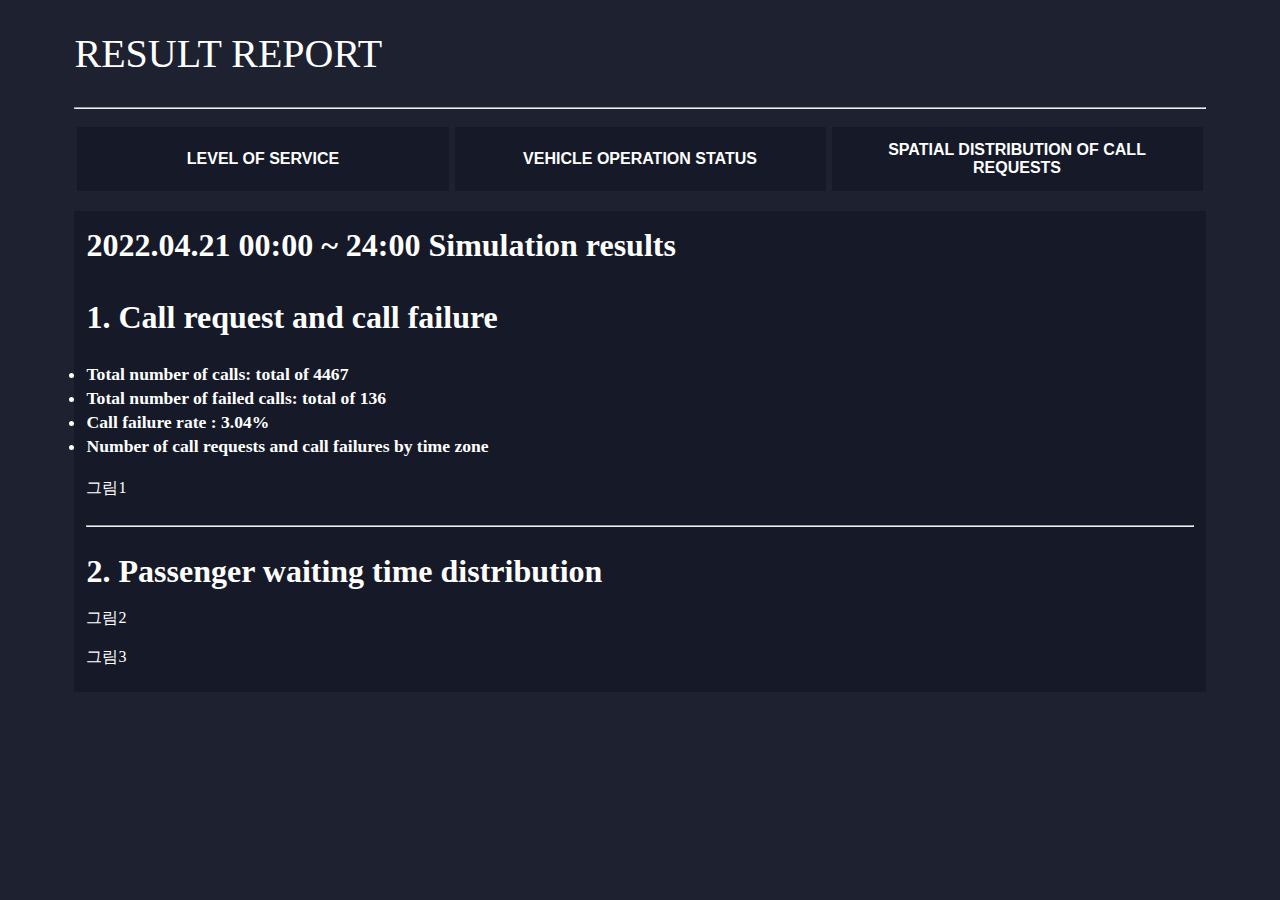
==== index.html @ 0e19670e "Add files via upload" ====
<!DOCTYPE html>
<html lang="ko">
<head>
    <meta charset="UTF-8">
    <meta name="viewport" content="width=device-width, initial-scale=1.0">
    <link href="dash.css" rel="stylesheet" type="text/css"/>
    <script src="tab.js"></script>
    <title>Document</title>
</head>
<body>
    <div id="banner">
        <h1 id="header-text">RESULT REPORT</h1>
    </div>
    <hr/>
    <div id="tab">
        <button class="tablinks" onclick="openCity(event, 'service')">
            <h5>LEVEL OF SERVICE</h5>
        </button>
        <button class="tablinks" onclick="openCity(event, 'status')">
            <h5>VEHICLE OPERATION STATUS</h5>
        </button>
        <button class="tablinks" onclick="openCity(event, 'requests')">
            <h5>SPATIAL DISTRIBUTION OF CALL REQUESTS</h5>
        </button>
    </div>

    <div id="service" class="tabcontent">
        <h4 class="service-title"><b>2022.04.21 00:00 ~ 24:00 Simulation results</b></h4>
        <br/>
        <h4 class="service-sub-title"><b>1. Call request and call failure</b></h4>
        <br/>
        <div class="fade-alert-show">
            <li>
                <b>Total number of calls:  total of 4467</b><br>
            </li>
            <li>
                <b>Total number of failed calls:  total of 136</b><br>
            </li>
            <li>
                <b>Call failure rate : 3.04%</b>
            </li>
            <li>
                <b>Number of call requests and call failures by time zone</b>
            </li>
        </div>
        <br/>
        <div class="dash-graph">
            <div class="js-plotly-plot">
                <div>그림1</div>
            </div>
        </div>
        <br/>
        <div><hr/></div>
        <br/>
        <h4><b>2. Passenger waiting time distribution</b></h4>
        <br/>
        <div class="row">
            <div class="dash-graph">그림2</div>
            <br/>
            <div class="dash-graph">그림3</div>
        </div>
        <br/>
    </div>

    <div id="status" class="tabcontent">
        <div class="row1">
            <div class="col1">
                <h4><b>1. Vehicle operation information</b></h4>
                <div class="fade-alert-show2">
                    <li><b>Total number of vehicles driven : 624count/day</b></li>
                    <li><b>Total mileage: 69215km/day</b></li>
                </div>
            </div>
            <div class="col2">
                <h4><b>2. Number of vehicles operated per hour</b></h4>
            </div>
        </div>
        <br/>
        <div class="row2">
            <div class="col1">
                <div class="dash-graph">그림1</div>
            </div>
            <br/>
            <div class="col2">
                <div class="dash-graph">그림2</div>
            </div>
        </div>
    </div>

    <div id="requests" class="tabcontent">
        <div id="num1">
            <h4><b>1. Pick-up / Drop-off location by time</b></h4>
            <br/>
            <li><b>Pick-up</b></li>
            <div id="requests-col1">
                <div>그림1</div>
                <div>그림2</div>
            </div>
            <br/>
            <li><b>Drop-off</b></li>
            <div id="requests-col2">
                <div>그림1</div>
                <div>그림2</div>
            </div>
        </div>
        <br/>
        <div><hr/></div>
        <br/>
        <div id="num2">
            <div id="num2-row1">
                <div id="num2-row1-col1">
                    <h4><b>2. Location of failure point of dispatch by time</b></h4>
                </div>
                <div id="num2-row1-col2">
                    <h4><b>3. Distribution of Passenger Waiting Time by Administrative Region</b></h4>
                </div>
            </div>
            <br/>
            <div id="num2-row2">
                <div id="num2-row2-col1">
                    <div>그림1</div>
                <div id="num2-row2-col2">
                    <div>그림2</div>
            </div>
        </div>
    </div>
</body>
</html>
---- dash.css ----
html, body {
    margin: 0 3%;
    padding: 0;
    border: 0;
    background-color: rgb(30, 33, 48);
}
h1 {
    font-size: 2.5rem;
    font-weight: normal;
}
h4 {
    font-size: 2rem;
    margin: 0px 0px;
}
h5 {
    font-size: 1rem;
    margin: 0px 0px;
}
#header-text {
    color: white;
    margin: 30px 0px;
}
#tab {
    overflow: hidden;
    display: flex;
    background-color: rgb(30, 33, 48);
}
#tab button {
    flex: 1;
    background-color: rgb(22, 26, 40);
    border: none;
    cursor: pointer;
    margin: 10px 3px;
    padding: 14px 16px;
    transition: 0.3s;
    color: white;
}
#tab button:hover {
    background-color: white;
    color: rgb(22, 26, 40);
}
#tab button.active {
    border-bottom: 3px solid rgb(145, 223, 210);
}
.tabcontent {
    display: none;
    padding: 6px 12px;
    border: 1px solid #ccc;
}


/* tab1 - service */
#service {
    display: flex;
    flex: 1;
    flex-direction: column;
    background-color: rgb(22, 26, 40);
    margin: 10px 0px;
    border: none;
    color: white;
}
.service-title {
    margin: 10px 0px;
}
.service-sub-title {
    margin: 7px 0px;
}
.fade-alert-show li {
    font-size: 110%;
    margin: 3px 0px;
}

/* tab2 - status */
#status {
    flex-direction: column;
    background-color: rgb(22, 26, 40);
    margin: 10px 0px;
    border: none;
    color: white;
}
.row1 {
    display: flex;
}
.col1, .col2 {
    flex: 1;
}
.fade-alert-show2 {
    margin-top: 3%;
    margin-left: 3%;
}

/* tab3 - requests */
#requests {
    flex-direction: column;
    background-color: rgb(22, 26, 40);
    margin: 10px 0px;
    border: none;
    color: white;
}
#num1 > li {
    font-size: 1.3rem;
}
#requests-col1, #requests-col2 {
    display: flex;
    flex-direction: row;
}
#requests-col1 > div, #requests-col2 > div {
    flex: 1;
}
#num2 {
    display: flex;
    flex-direction: column;
}
#num2-row1, #num2-row2 {
    flex: 1;
    display: flex;
}
#num2-row1 > div, #num2-row2 > div {
    flex: 1;
    display: flex;
    flex-direction: row;
}
#num2-row1 > div > div, #num2-row2 > div > div {
    flex: 1;
}
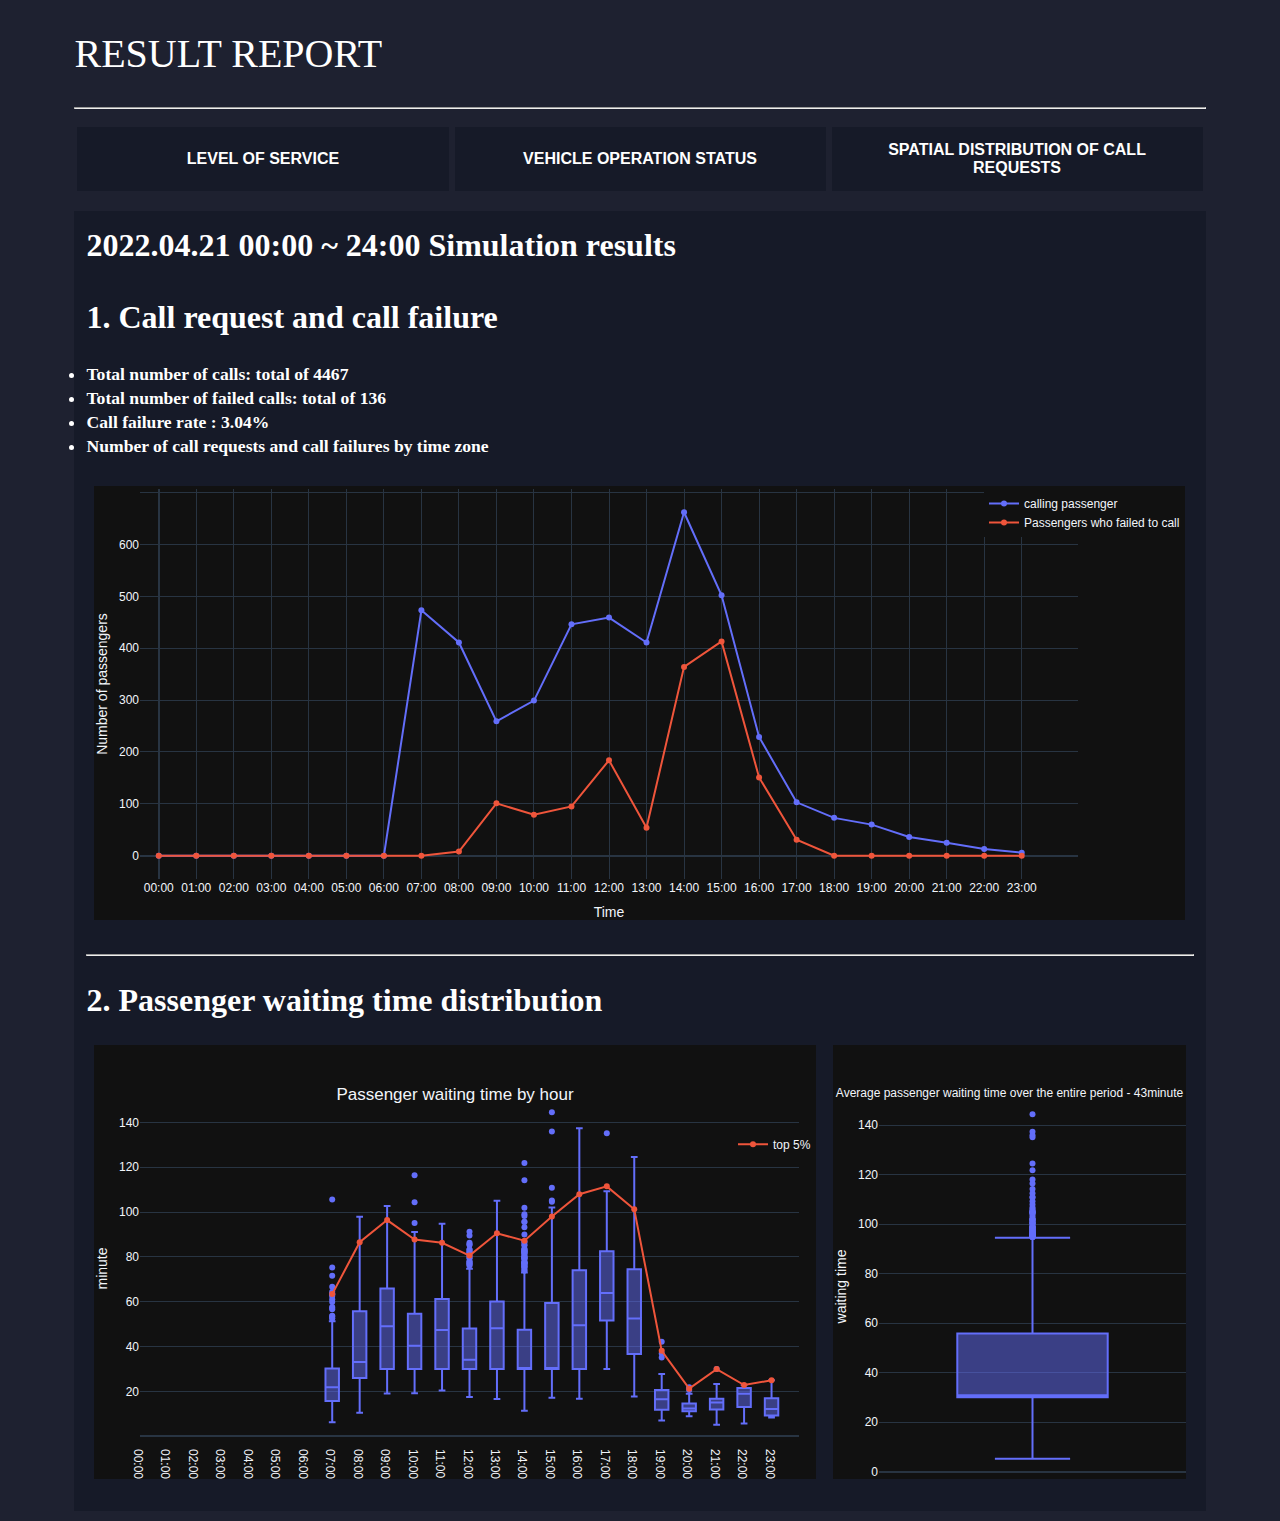
==== commit c1462a78: "upload_graph" ====
--- a/index.html
+++ b/index.html
@@ -46,7 +46,8 @@
         <br/>
         <div class="dash-graph">
             <div class="js-plotly-plot">
-                <div>그림1</div>
+                <iframe src="./assets/fig1.html" frameborder="0">
+                </iframe>
             </div>
         </div>
         <br/>
@@ -54,10 +55,20 @@
         <br/>
         <h4><b>2. Passenger waiting time distribution</b></h4>
         <br/>
-        <div class="row">
-            <div class="dash-graph">그림2</div>
+        <div id="service-row" class="row">
+            <div id="service-col1" class="dash-graph">
+                <div class="js-plotly-plot">
+                    <iframe src="./assets/fig2.html" frameborder="0">
+                    </iframe>
+                </div>
+            </div>
             <br/>
-            <div class="dash-graph">그림3</div>
+            <div id="service-col2" class="dash-graph">
+                <div class="js-plotly-plot">
+                    <iframe src="./assets/fig3.html" frameborder="0">
+                    </iframe>
+                </div>
+            </div>
         </div>
         <br/>
     </div>
@@ -78,11 +89,21 @@
         <br/>
         <div class="row2">
             <div class="col1">
-                <div class="dash-graph">그림1</div>
+                <div id='operating-col' class="dash-graph">
+                    <div class="js-plotly-plot">
+                        <iframe src="./assets/fig4.html" frameborder="0">
+                        </iframe>
+                    </div>
+                </div>
             </div>
             <br/>
             <div class="col2">
-                <div class="dash-graph">그림2</div>
+                <div id='operating-col' class="dash-graph">
+                    <div class="js-plotly-plot">
+                        <iframe src="./assets/fig5.html" frameborder="0">
+                        </iframe>
+                    </div>
+                </div>
             </div>
         </div>
     </div>
@@ -93,14 +114,34 @@
             <br/>
             <li><b>Pick-up</b></li>
             <div id="requests-col1">
-                <div>그림1</div>
-                <div>그림2</div>
+                <div class="dash-geometry-graph">
+                    <div class="js-plotly-plot">
+                        <iframe src="./assets/fig6.html" frameborder="0">
+                        </iframe>
+                    </div>
+                </div>
+                <div class="dash-geometry-graph">
+                    <div class="js-plotly-plot">
+                        <iframe src="./assets/fig7.html" frameborder="0">
+                        </iframe>
+                    </div>
+                </div>
             </div>
             <br/>
             <li><b>Drop-off</b></li>
             <div id="requests-col2">
-                <div>그림1</div>
-                <div>그림2</div>
+                <div class="dash-geometry-graph">
+                    <div class="js-plotly-plot">
+                        <iframe src="./assets/fig8.html" frameborder="0">
+                        </iframe>
+                    </div>
+                </div>
+                <div class="dash-geometry-graph">
+                    <div class="js-plotly-plot">
+                        <iframe src="./assets/fig9.html" frameborder="0">
+                        </iframe>
+                    </div>
+                </div>
             </div>
         </div>
         <br/>
@@ -118,9 +159,19 @@
             <br/>
             <div id="num2-row2">
                 <div id="num2-row2-col1">
-                    <div>그림1</div>
+                    <div class="dash-geometry-graph">
+                        <div class="js-plotly-plot">
+                            <iframe src="./assets/fig10.html" frameborder="0">
+                            </iframe>
+                        </div>
+                    </div>
                 <div id="num2-row2-col2">
-                    <div>그림2</div>
+                    <div class="dash-geometry-graph">
+                        <div class="js-plotly-plot">
+                            <iframe src="./assets/fig11.html" frameborder="0">
+                            </iframe>
+                        </div>
+                    </div>
             </div>
         </div>
     </div>
--- a/dash.css
+++ b/dash.css
@@ -69,6 +69,25 @@
     font-size: 110%;
     margin: 3px 0px;
 }
+#service-row {
+    display: flex;
+    flex-direction: row;
+}
+#service-col1 {
+    flex: 2;
+}
+#service-col2 {
+    flex: 1;
+}
+.dash-graph {
+    width: 100%;
+    height: 50vh;
+}
+
+.dash-geometry-graph {
+    width: 100%;
+    height: 65vh;
+}
 
 /* tab2 - status */
 #status {
@@ -81,9 +100,20 @@
 .row1 {
     display: flex;
 }
+
+.row2 {
+    display: flex;
+    flex-direction: row;
+}
+
 .col1, .col2 {
     flex: 1;
 }
+
+#operating-col {
+    height: 65vh;
+}
+
 .fade-alert-show2 {
     margin-top: 3%;
     margin-left: 3%;
@@ -122,4 +152,13 @@
 }
 #num2-row1 > div > div, #num2-row2 > div > div {
     flex: 1;
+}
+
+.js-plotly-plot {
+    width: 100%;
+    height: 100%;
+}
+.js-plotly-plot > iframe{
+    width: 100%;
+    height: 100%;
 }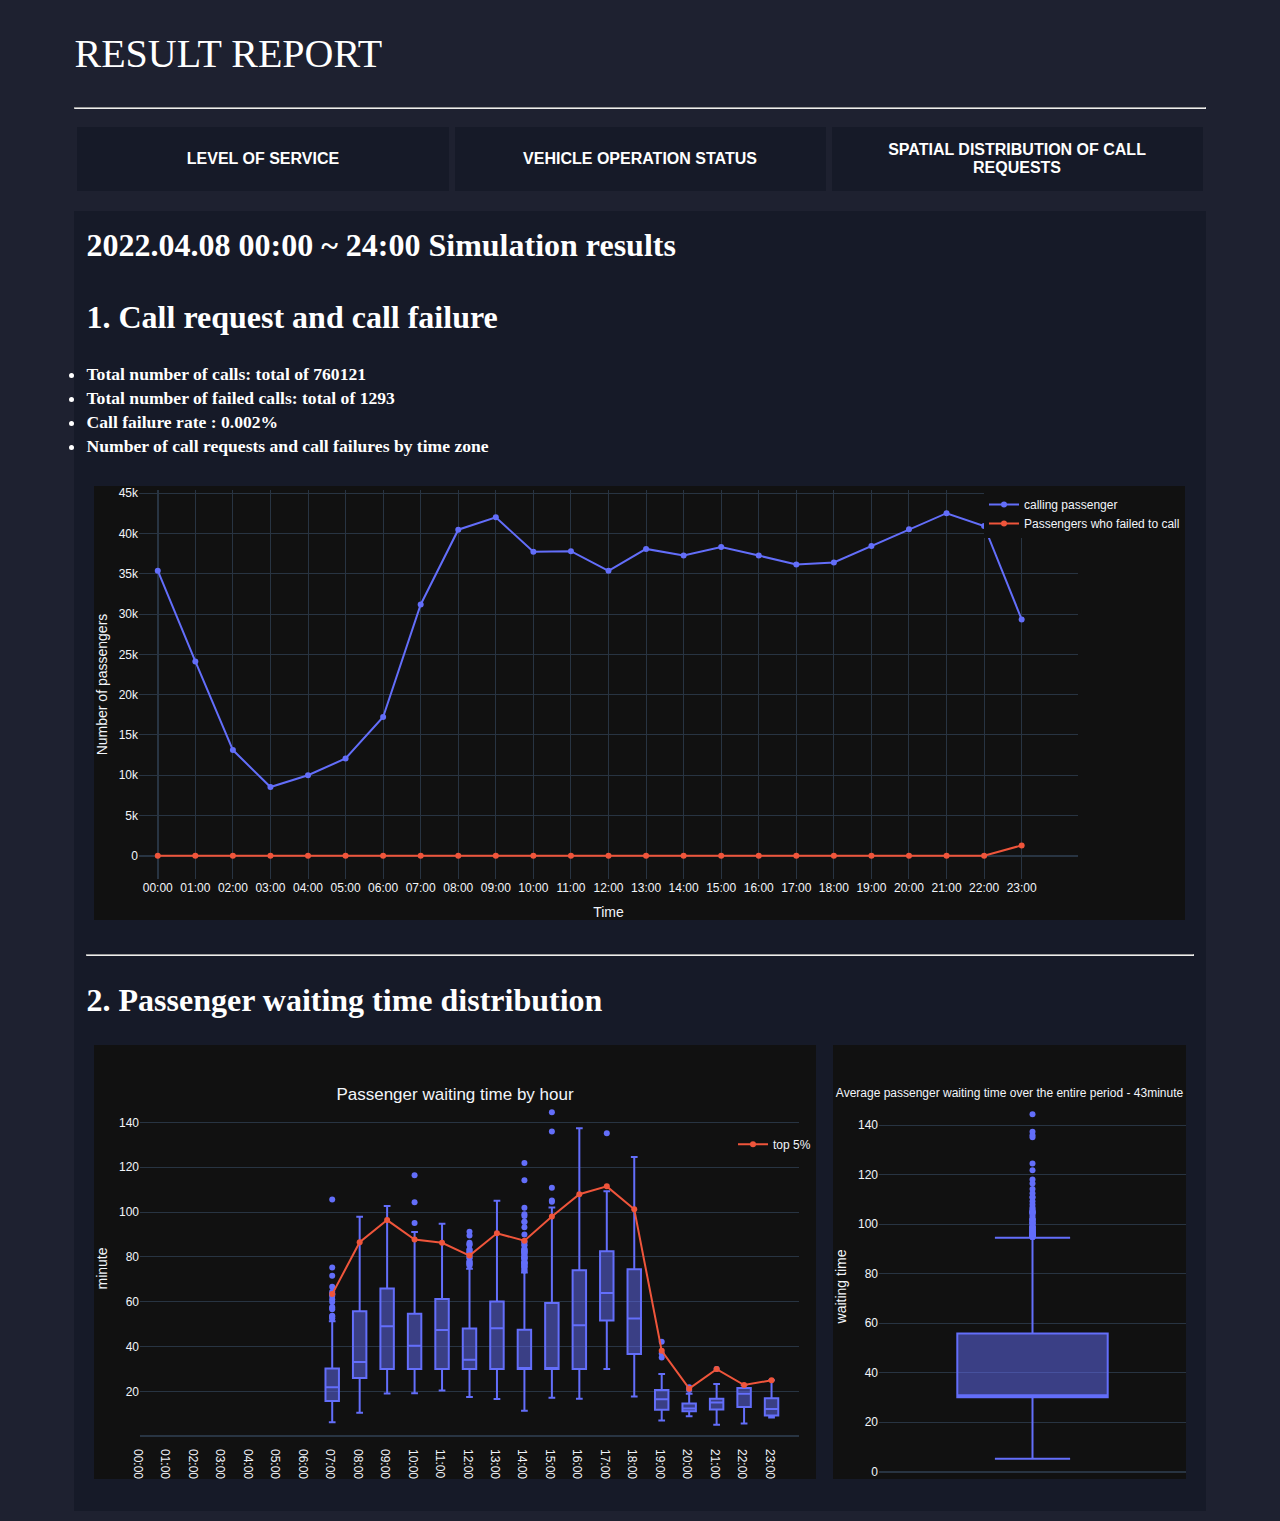
==== commit 2b7d1d3f: "Update index.html" ====
--- a/index.html
+++ b/index.html
@@ -25,19 +25,19 @@
     </div>
 
     <div id="service" class="tabcontent">
-        <h4 class="service-title"><b>2022.04.21 00:00 ~ 24:00 Simulation results</b></h4>
+        <h4 class="service-title"><b>2022.04.08 00:00 ~ 24:00 Simulation results</b></h4>
         <br/>
         <h4 class="service-sub-title"><b>1. Call request and call failure</b></h4>
         <br/>
         <div class="fade-alert-show">
             <li>
-                <b>Total number of calls:  total of 4467</b><br>
+                <b>Total number of calls:  total of 760121</b><br>
             </li>
             <li>
-                <b>Total number of failed calls:  total of 136</b><br>
+                <b>Total number of failed calls:  total of 1293</b><br>
             </li>
             <li>
-                <b>Call failure rate : 3.04%</b>
+                <b>Call failure rate : 0.002%</b>
             </li>
             <li>
                 <b>Number of call requests and call failures by time zone</b>
@@ -78,8 +78,7 @@
             <div class="col1">
                 <h4><b>1. Vehicle operation information</b></h4>
                 <div class="fade-alert-show2">
-                    <li><b>Total number of vehicles driven : 624count/day</b></li>
-                    <li><b>Total mileage: 69215km/day</b></li>
+                    <li><b>Total number of vehicles driven : 749488count/day</b></li>
                 </div>
             </div>
             <div class="col2">
@@ -176,4 +175,4 @@
         </div>
     </div>
 </body>
-</html>+</html>
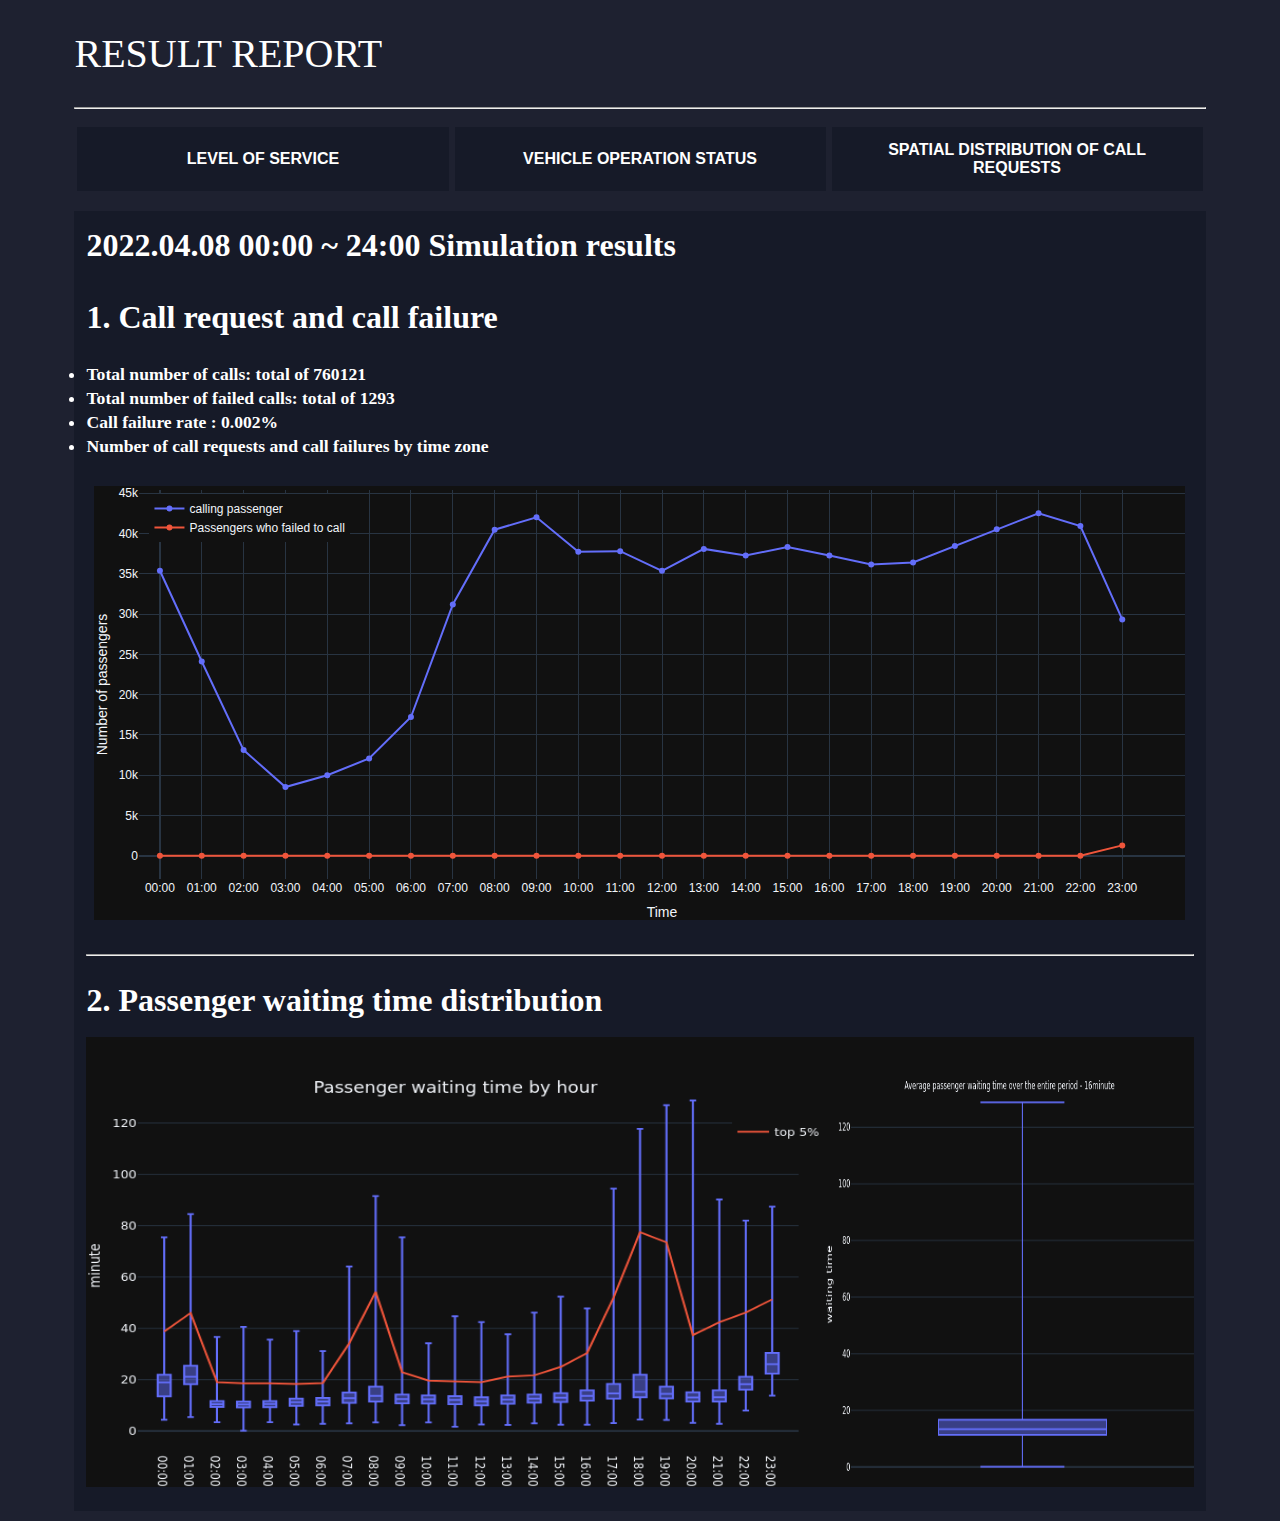
==== commit 0c4597c1: "'update'" ====
--- a/index.html
+++ b/index.html
@@ -5,6 +5,7 @@
     <meta name="viewport" content="width=device-width, initial-scale=1.0">
     <link href="dash.css" rel="stylesheet" type="text/css"/>
     <script src="tab.js"></script>
+    <script src="plotly-2.14.0.min.js"></script>
     <title>Document</title>
 </head>
 <body>
@@ -58,15 +59,15 @@
         <div id="service-row" class="row">
             <div id="service-col1" class="dash-graph">
                 <div class="js-plotly-plot">
-                    <iframe src="./assets/fig2.html" frameborder="0">
-                    </iframe>
+                    <img src="./assets/fig2.png" frameborder="0" onclick="openImg('fig2')">
+                    </img>
                 </div>
             </div>
             <br/>
             <div id="service-col2" class="dash-graph">
                 <div class="js-plotly-plot">
-                    <iframe src="./assets/fig3.html" frameborder="0">
-                    </iframe>
+                    <img src="./assets/fig3.png" frameborder="0" onclick="openImg('fig3')">
+                    </img>
                 </div>
             </div>
         </div>
@@ -115,14 +116,14 @@
             <div id="requests-col1">
                 <div class="dash-geometry-graph">
                     <div class="js-plotly-plot">
-                        <iframe src="./assets/fig6.html" frameborder="0">
-                        </iframe>
+                        <img src="./assets/fig6.png" frameborder="0" onclick="openImg('fig6')">
+                        </img>
                     </div>
                 </div>
                 <div class="dash-geometry-graph">
                     <div class="js-plotly-plot">
-                        <iframe src="./assets/fig7.html" frameborder="0">
-                        </iframe>
+                        <img src="./assets/fig7.png" frameborder="0" onclick="openImg('fig7')">
+                        </img>
                     </div>
                 </div>
             </div>
@@ -131,14 +132,14 @@
             <div id="requests-col2">
                 <div class="dash-geometry-graph">
                     <div class="js-plotly-plot">
-                        <iframe src="./assets/fig8.html" frameborder="0">
-                        </iframe>
+                        <img src="./assets/fig8.png" frameborder="0" onclick="openImg('fig8')">
+                        </img>
                     </div>
                 </div>
                 <div class="dash-geometry-graph">
                     <div class="js-plotly-plot">
-                        <iframe src="./assets/fig9.html" frameborder="0">
-                        </iframe>
+                        <img src="./assets/fig9.png" frameborder="0" onclick="openImg('fig9')">
+                        </img>
                     </div>
                 </div>
             </div>
@@ -160,15 +161,15 @@
                 <div id="num2-row2-col1">
                     <div class="dash-geometry-graph">
                         <div class="js-plotly-plot">
-                            <iframe src="./assets/fig10.html" frameborder="0">
-                            </iframe>
+                            <img src="./assets/fig10.png" frameborder="0" onclick="openImg('fig10')">
+                            </img>
                         </div>
                     </div>
                 <div id="num2-row2-col2">
                     <div class="dash-geometry-graph">
                         <div class="js-plotly-plot">
-                            <iframe src="./assets/fig11.html" frameborder="0">
-                            </iframe>
+                            <img src="./assets/fig11.png" frameborder="0" onclick="openImg('fig11')">
+                            </img>
                         </div>
                     </div>
             </div>
--- a/dash.css
+++ b/dash.css
@@ -158,6 +158,12 @@
     width: 100%;
     height: 100%;
 }
+
+.js-plotly-plot > img{
+    width: 100%;
+    height: 100%;
+}
+
 .js-plotly-plot > iframe{
     width: 100%;
     height: 100%;
